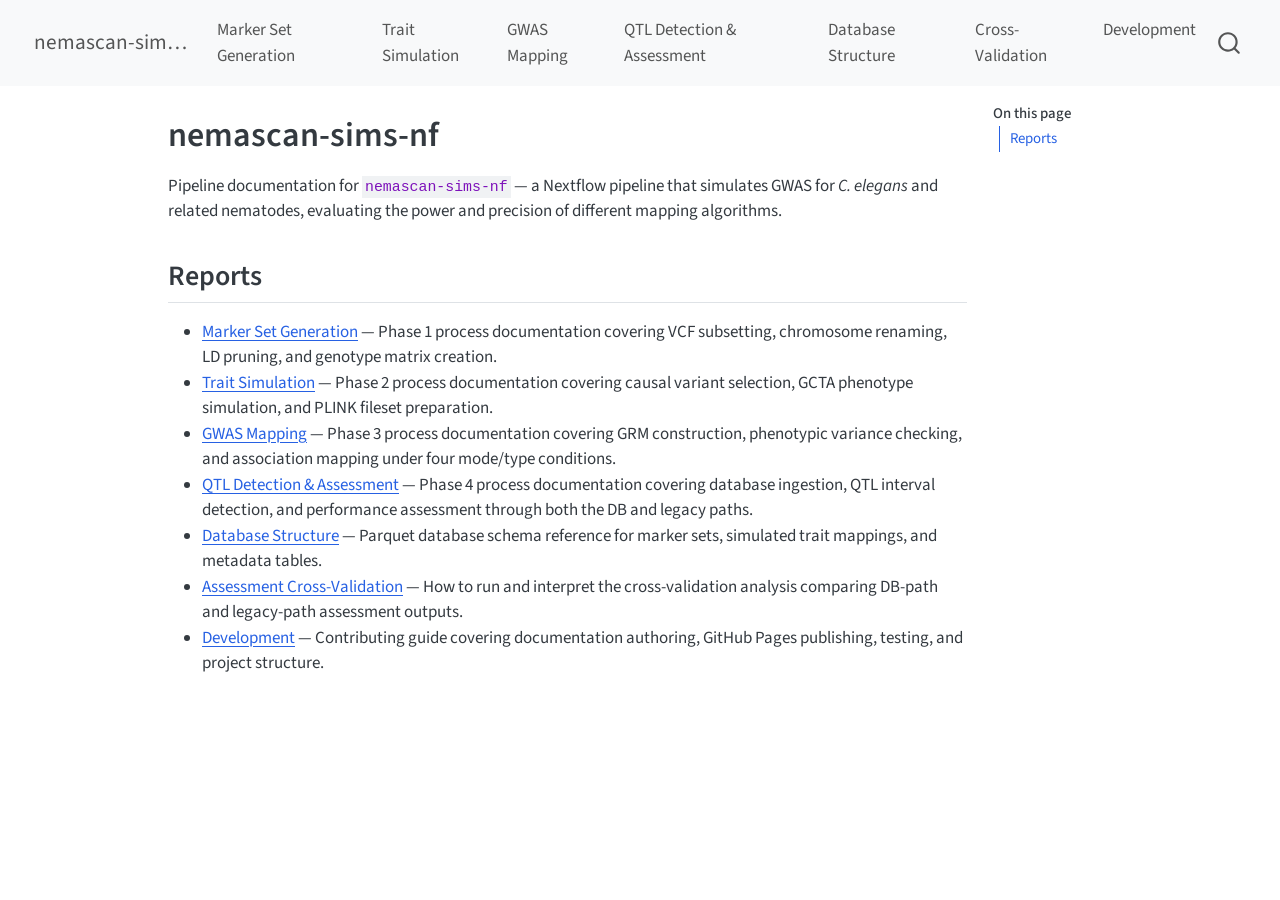
==== index.html @ d89ecafe "Built site for gh-pages" ====
<!DOCTYPE html>
<html xmlns="http://www.w3.org/1999/xhtml" lang="en" xml:lang="en"><head>

<meta charset="utf-8">
<meta name="generator" content="quarto-1.8.23">

<meta name="viewport" content="width=device-width, initial-scale=1.0, user-scalable=yes">


<title>nemascan-sims-nf</title>
<style>
code{white-space: pre-wrap;}
span.smallcaps{font-variant: small-caps;}
div.columns{display: flex; gap: min(4vw, 1.5em);}
div.column{flex: auto; overflow-x: auto;}
div.hanging-indent{margin-left: 1.5em; text-indent: -1.5em;}
ul.task-list{list-style: none;}
ul.task-list li input[type="checkbox"] {
  width: 0.8em;
  margin: 0 0.8em 0.2em -1em; /* quarto-specific, see https://github.com/quarto-dev/quarto-cli/issues/4556 */ 
  vertical-align: middle;
}
</style>


<script src="site_libs/quarto-nav/quarto-nav.js"></script>
<script src="site_libs/quarto-nav/headroom.min.js"></script>
<script src="site_libs/clipboard/clipboard.min.js"></script>
<script src="site_libs/quarto-search/autocomplete.umd.js"></script>
<script src="site_libs/quarto-search/fuse.min.js"></script>
<script src="site_libs/quarto-search/quarto-search.js"></script>
<meta name="quarto:offset" content="./">
<script src="site_libs/quarto-html/quarto.js" type="module"></script>
<script src="site_libs/quarto-html/tabsets/tabsets.js" type="module"></script>
<script src="site_libs/quarto-html/axe/axe-check.js" type="module"></script>
<script src="site_libs/quarto-html/popper.min.js"></script>
<script src="site_libs/quarto-html/tippy.umd.min.js"></script>
<script src="site_libs/quarto-html/anchor.min.js"></script>
<link href="site_libs/quarto-html/tippy.css" rel="stylesheet">
<link href="site_libs/quarto-html/quarto-syntax-highlighting-1fe81d0376b2c50856e68e651e390326.css" rel="stylesheet" id="quarto-text-highlighting-styles">
<script src="site_libs/bootstrap/bootstrap.min.js"></script>
<link href="site_libs/bootstrap/bootstrap-icons.css" rel="stylesheet">
<link href="site_libs/bootstrap/bootstrap-5b4ad623e5705c0698d39aec6f10cf02.min.css" rel="stylesheet" append-hash="true" id="quarto-bootstrap" data-mode="light">
<script id="quarto-search-options" type="application/json">{
  "location": "navbar",
  "copy-button": false,
  "collapse-after": 3,
  "panel-placement": "end",
  "type": "overlay",
  "limit": 50,
  "keyboard-shortcut": [
    "f",
    "/",
    "s"
  ],
  "show-item-context": false,
  "language": {
    "search-no-results-text": "No results",
    "search-matching-documents-text": "matching documents",
    "search-copy-link-title": "Copy link to search",
    "search-hide-matches-text": "Hide additional matches",
    "search-more-match-text": "more match in this document",
    "search-more-matches-text": "more matches in this document",
    "search-clear-button-title": "Clear",
    "search-text-placeholder": "",
    "search-detached-cancel-button-title": "Cancel",
    "search-submit-button-title": "Submit",
    "search-label": "Search"
  }
}</script>


</head>

<body class="nav-fixed quarto-light">

<div id="quarto-search-results"></div>
  <header id="quarto-header" class="headroom fixed-top">
    <nav class="navbar navbar-expand-lg " data-bs-theme="dark">
      <div class="navbar-container container-fluid">
      <div class="navbar-brand-container mx-auto">
    <a href="./index.html" class="navbar-brand navbar-brand-logo">
    </a>
    <a class="navbar-brand" href="./index.html">
    <span class="navbar-title">nemascan-sims-nf</span>
    </a>
  </div>
            <div id="quarto-search" class="" title="Search"></div>
          <button class="navbar-toggler" type="button" data-bs-toggle="collapse" data-bs-target="#navbarCollapse" aria-controls="navbarCollapse" role="menu" aria-expanded="false" aria-label="Toggle navigation" onclick="if (window.quartoToggleHeadroom) { window.quartoToggleHeadroom(); }">
  <span class="navbar-toggler-icon"></span>
</button>
          <div class="collapse navbar-collapse" id="navbarCollapse">
            <ul class="navbar-nav navbar-nav-scroll me-auto">
  <li class="nav-item">
    <a class="nav-link" href="./marker-set-generation.html"> 
<span class="menu-text">Marker Set Generation</span></a>
  </li>  
  <li class="nav-item">
    <a class="nav-link" href="./trait-simulation.html"> 
<span class="menu-text">Trait Simulation</span></a>
  </li>  
  <li class="nav-item">
    <a class="nav-link" href="./gwas-mapping.html"> 
<span class="menu-text">GWAS Mapping</span></a>
  </li>  
  <li class="nav-item">
    <a class="nav-link" href="./qtl-detection-assessment.html"> 
<span class="menu-text">QTL Detection &amp; Assessment</span></a>
  </li>  
  <li class="nav-item">
    <a class="nav-link" href="./database-structure.html"> 
<span class="menu-text">Database Structure</span></a>
  </li>  
  <li class="nav-item">
    <a class="nav-link" href="./cross-validation.html"> 
<span class="menu-text">Cross-Validation</span></a>
  </li>  
  <li class="nav-item">
    <a class="nav-link" href="./development.html"> 
<span class="menu-text">Development</span></a>
  </li>  
</ul>
          </div> <!-- /navcollapse -->
            <div class="quarto-navbar-tools">
</div>
      </div> <!-- /container-fluid -->
    </nav>
</header>
<!-- content -->
<div id="quarto-content" class="quarto-container page-columns page-rows-contents page-layout-article page-navbar">
<!-- sidebar -->
<!-- margin-sidebar -->
    <div id="quarto-margin-sidebar" class="sidebar margin-sidebar">
        <nav id="TOC" role="doc-toc" class="toc-active">
    <h2 id="toc-title">On this page</h2>
   
  <ul>
  <li><a href="#reports" id="toc-reports" class="nav-link active" data-scroll-target="#reports">Reports</a></li>
  </ul>
</nav>
    </div>
<!-- main -->
<main class="content" id="quarto-document-content">

<header id="title-block-header" class="quarto-title-block default">
<div class="quarto-title">
<h1 class="title">nemascan-sims-nf</h1>
</div>



<div class="quarto-title-meta">

    
  
    
  </div>
  


</header>


<p>Pipeline documentation for <code>nemascan-sims-nf</code> — a Nextflow pipeline that simulates GWAS for <em>C. elegans</em> and related nematodes, evaluating the power and precision of different mapping algorithms.</p>
<section id="reports" class="level2">
<h2 class="anchored" data-anchor-id="reports">Reports</h2>
<ul>
<li><a href="./marker-set-generation.html">Marker Set Generation</a> — Phase 1 process documentation covering VCF subsetting, chromosome renaming, LD pruning, and genotype matrix creation.</li>
<li><a href="./trait-simulation.html">Trait Simulation</a> — Phase 2 process documentation covering causal variant selection, GCTA phenotype simulation, and PLINK fileset preparation.</li>
<li><a href="./gwas-mapping.html">GWAS Mapping</a> — Phase 3 process documentation covering GRM construction, phenotypic variance checking, and association mapping under four mode/type conditions.</li>
<li><a href="./qtl-detection-assessment.html">QTL Detection &amp; Assessment</a> — Phase 4 process documentation covering database ingestion, QTL interval detection, and performance assessment through both the DB and legacy paths.</li>
<li><a href="./database-structure.html">Database Structure</a> — Parquet database schema reference for marker sets, simulated trait mappings, and metadata tables.</li>
<li><a href="./cross-validation.html">Assessment Cross-Validation</a> — How to run and interpret the cross-validation analysis comparing DB-path and legacy-path assessment outputs.</li>
<li><a href="./development.html">Development</a> — Contributing guide covering documentation authoring, GitHub Pages publishing, testing, and project structure.</li>
</ul>


</section>

</main> <!-- /main -->
<script id="quarto-html-after-body" type="application/javascript">
  window.document.addEventListener("DOMContentLoaded", function (event) {
    const icon = "";
    const anchorJS = new window.AnchorJS();
    anchorJS.options = {
      placement: 'right',
      icon: icon
    };
    anchorJS.add('.anchored');
    const isCodeAnnotation = (el) => {
      for (const clz of el.classList) {
        if (clz.startsWith('code-annotation-')) {                     
          return true;
        }
      }
      return false;
    }
    const onCopySuccess = function(e) {
      // button target
      const button = e.trigger;
      // don't keep focus
      button.blur();
      // flash "checked"
      button.classList.add('code-copy-button-checked');
      var currentTitle = button.getAttribute("title");
      button.setAttribute("title", "Copied!");
      let tooltip;
      if (window.bootstrap) {
        button.setAttribute("data-bs-toggle", "tooltip");
        button.setAttribute("data-bs-placement", "left");
        button.setAttribute("data-bs-title", "Copied!");
        tooltip = new bootstrap.Tooltip(button, 
          { trigger: "manual", 
            customClass: "code-copy-button-tooltip",
            offset: [0, -8]});
        tooltip.show();    
      }
      setTimeout(function() {
        if (tooltip) {
          tooltip.hide();
          button.removeAttribute("data-bs-title");
          button.removeAttribute("data-bs-toggle");
          button.removeAttribute("data-bs-placement");
        }
        button.setAttribute("title", currentTitle);
        button.classList.remove('code-copy-button-checked');
      }, 1000);
      // clear code selection
      e.clearSelection();
    }
    const getTextToCopy = function(trigger) {
      const outerScaffold = trigger.parentElement.cloneNode(true);
      const codeEl = outerScaffold.querySelector('code');
      for (const childEl of codeEl.children) {
        if (isCodeAnnotation(childEl)) {
          childEl.remove();
        }
      }
      return codeEl.innerText;
    }
    const clipboard = new window.ClipboardJS('.code-copy-button:not([data-in-quarto-modal])', {
      text: getTextToCopy
    });
    clipboard.on('success', onCopySuccess);
    if (window.document.getElementById('quarto-embedded-source-code-modal')) {
      const clipboardModal = new window.ClipboardJS('.code-copy-button[data-in-quarto-modal]', {
        text: getTextToCopy,
        container: window.document.getElementById('quarto-embedded-source-code-modal')
      });
      clipboardModal.on('success', onCopySuccess);
    }
      var localhostRegex = new RegExp(/^(?:http|https):\/\/localhost\:?[0-9]*\//);
      var mailtoRegex = new RegExp(/^mailto:/);
        var filterRegex = new RegExp('/' + window.location.host + '/');
      var isInternal = (href) => {
          return filterRegex.test(href) || localhostRegex.test(href) || mailtoRegex.test(href);
      }
      // Inspect non-navigation links and adorn them if external
     var links = window.document.querySelectorAll('a[href]:not(.nav-link):not(.navbar-brand):not(.toc-action):not(.sidebar-link):not(.sidebar-item-toggle):not(.pagination-link):not(.no-external):not([aria-hidden]):not(.dropdown-item):not(.quarto-navigation-tool):not(.about-link)');
      for (var i=0; i<links.length; i++) {
        const link = links[i];
        if (!isInternal(link.href)) {
          // undo the damage that might have been done by quarto-nav.js in the case of
          // links that we want to consider external
          if (link.dataset.originalHref !== undefined) {
            link.href = link.dataset.originalHref;
          }
        }
      }
    function tippyHover(el, contentFn, onTriggerFn, onUntriggerFn) {
      const config = {
        allowHTML: true,
        maxWidth: 500,
        delay: 100,
        arrow: false,
        appendTo: function(el) {
            return el.parentElement;
        },
        interactive: true,
        interactiveBorder: 10,
        theme: 'quarto',
        placement: 'bottom-start',
      };
      if (contentFn) {
        config.content = contentFn;
      }
      if (onTriggerFn) {
        config.onTrigger = onTriggerFn;
      }
      if (onUntriggerFn) {
        config.onUntrigger = onUntriggerFn;
      }
      window.tippy(el, config); 
    }
    const noterefs = window.document.querySelectorAll('a[role="doc-noteref"]');
    for (var i=0; i<noterefs.length; i++) {
      const ref = noterefs[i];
      tippyHover(ref, function() {
        // use id or data attribute instead here
        let href = ref.getAttribute('data-footnote-href') || ref.getAttribute('href');
        try { href = new URL(href).hash; } catch {}
        const id = href.replace(/^#\/?/, "");
        const note = window.document.getElementById(id);
        if (note) {
          return note.innerHTML;
        } else {
          return "";
        }
      });
    }
    const xrefs = window.document.querySelectorAll('a.quarto-xref');
    const processXRef = (id, note) => {
      // Strip column container classes
      const stripColumnClz = (el) => {
        el.classList.remove("page-full", "page-columns");
        if (el.children) {
          for (const child of el.children) {
            stripColumnClz(child);
          }
        }
      }
      stripColumnClz(note)
      if (id === null || id.startsWith('sec-')) {
        // Special case sections, only their first couple elements
        const container = document.createElement("div");
        if (note.children && note.children.length > 2) {
          container.appendChild(note.children[0].cloneNode(true));
          for (let i = 1; i < note.children.length; i++) {
            const child = note.children[i];
            if (child.tagName === "P" && child.innerText === "") {
              continue;
            } else {
              container.appendChild(child.cloneNode(true));
              break;
            }
          }
          if (window.Quarto?.typesetMath) {
            window.Quarto.typesetMath(container);
          }
          return container.innerHTML
        } else {
          if (window.Quarto?.typesetMath) {
            window.Quarto.typesetMath(note);
          }
          return note.innerHTML;
        }
      } else {
        // Remove any anchor links if they are present
        const anchorLink = note.querySelector('a.anchorjs-link');
        if (anchorLink) {
          anchorLink.remove();
        }
        if (window.Quarto?.typesetMath) {
          window.Quarto.typesetMath(note);
        }
        if (note.classList.contains("callout")) {
          return note.outerHTML;
        } else {
          return note.innerHTML;
        }
      }
    }
    for (var i=0; i<xrefs.length; i++) {
      const xref = xrefs[i];
      tippyHover(xref, undefined, function(instance) {
        instance.disable();
        let url = xref.getAttribute('href');
        let hash = undefined; 
        if (url.startsWith('#')) {
          hash = url;
        } else {
          try { hash = new URL(url).hash; } catch {}
        }
        if (hash) {
          const id = hash.replace(/^#\/?/, "");
          const note = window.document.getElementById(id);
          if (note !== null) {
            try {
              const html = processXRef(id, note.cloneNode(true));
              instance.setContent(html);
            } finally {
              instance.enable();
              instance.show();
            }
          } else {
            // See if we can fetch this
            fetch(url.split('#')[0])
            .then(res => res.text())
            .then(html => {
              const parser = new DOMParser();
              const htmlDoc = parser.parseFromString(html, "text/html");
              const note = htmlDoc.getElementById(id);
              if (note !== null) {
                const html = processXRef(id, note);
                instance.setContent(html);
              } 
            }).finally(() => {
              instance.enable();
              instance.show();
            });
          }
        } else {
          // See if we can fetch a full url (with no hash to target)
          // This is a special case and we should probably do some content thinning / targeting
          fetch(url)
          .then(res => res.text())
          .then(html => {
            const parser = new DOMParser();
            const htmlDoc = parser.parseFromString(html, "text/html");
            const note = htmlDoc.querySelector('main.content');
            if (note !== null) {
              // This should only happen for chapter cross references
              // (since there is no id in the URL)
              // remove the first header
              if (note.children.length > 0 && note.children[0].tagName === "HEADER") {
                note.children[0].remove();
              }
              const html = processXRef(null, note);
              instance.setContent(html);
            } 
          }).finally(() => {
            instance.enable();
            instance.show();
          });
        }
      }, function(instance) {
      });
    }
        let selectedAnnoteEl;
        const selectorForAnnotation = ( cell, annotation) => {
          let cellAttr = 'data-code-cell="' + cell + '"';
          let lineAttr = 'data-code-annotation="' +  annotation + '"';
          const selector = 'span[' + cellAttr + '][' + lineAttr + ']';
          return selector;
        }
        const selectCodeLines = (annoteEl) => {
          const doc = window.document;
          const targetCell = annoteEl.getAttribute("data-target-cell");
          const targetAnnotation = annoteEl.getAttribute("data-target-annotation");
          const annoteSpan = window.document.querySelector(selectorForAnnotation(targetCell, targetAnnotation));
          const lines = annoteSpan.getAttribute("data-code-lines").split(",");
          const lineIds = lines.map((line) => {
            return targetCell + "-" + line;
          })
          let top = null;
          let height = null;
          let parent = null;
          if (lineIds.length > 0) {
              //compute the position of the single el (top and bottom and make a div)
              const el = window.document.getElementById(lineIds[0]);
              top = el.offsetTop;
              height = el.offsetHeight;
              parent = el.parentElement.parentElement;
            if (lineIds.length > 1) {
              const lastEl = window.document.getElementById(lineIds[lineIds.length - 1]);
              const bottom = lastEl.offsetTop + lastEl.offsetHeight;
              height = bottom - top;
            }
            if (top !== null && height !== null && parent !== null) {
              // cook up a div (if necessary) and position it 
              let div = window.document.getElementById("code-annotation-line-highlight");
              if (div === null) {
                div = window.document.createElement("div");
                div.setAttribute("id", "code-annotation-line-highlight");
                div.style.position = 'absolute';
                parent.appendChild(div);
              }
              div.style.top = top - 2 + "px";
              div.style.height = height + 4 + "px";
              div.style.left = 0;
              let gutterDiv = window.document.getElementById("code-annotation-line-highlight-gutter");
              if (gutterDiv === null) {
                gutterDiv = window.document.createElement("div");
                gutterDiv.setAttribute("id", "code-annotation-line-highlight-gutter");
                gutterDiv.style.position = 'absolute';
                const codeCell = window.document.getElementById(targetCell);
                const gutter = codeCell.querySelector('.code-annotation-gutter');
                gutter.appendChild(gutterDiv);
              }
              gutterDiv.style.top = top - 2 + "px";
              gutterDiv.style.height = height + 4 + "px";
            }
            selectedAnnoteEl = annoteEl;
          }
        };
        const unselectCodeLines = () => {
          const elementsIds = ["code-annotation-line-highlight", "code-annotation-line-highlight-gutter"];
          elementsIds.forEach((elId) => {
            const div = window.document.getElementById(elId);
            if (div) {
              div.remove();
            }
          });
          selectedAnnoteEl = undefined;
        };
          // Handle positioning of the toggle
      window.addEventListener(
        "resize",
        throttle(() => {
          elRect = undefined;
          if (selectedAnnoteEl) {
            selectCodeLines(selectedAnnoteEl);
          }
        }, 10)
      );
      function throttle(fn, ms) {
      let throttle = false;
      let timer;
        return (...args) => {
          if(!throttle) { // first call gets through
              fn.apply(this, args);
              throttle = true;
          } else { // all the others get throttled
              if(timer) clearTimeout(timer); // cancel #2
              timer = setTimeout(() => {
                fn.apply(this, args);
                timer = throttle = false;
              }, ms);
          }
        };
      }
        // Attach click handler to the DT
        const annoteDls = window.document.querySelectorAll('dt[data-target-cell]');
        for (const annoteDlNode of annoteDls) {
          annoteDlNode.addEventListener('click', (event) => {
            const clickedEl = event.target;
            if (clickedEl !== selectedAnnoteEl) {
              unselectCodeLines();
              const activeEl = window.document.querySelector('dt[data-target-cell].code-annotation-active');
              if (activeEl) {
                activeEl.classList.remove('code-annotation-active');
              }
              selectCodeLines(clickedEl);
              clickedEl.classList.add('code-annotation-active');
            } else {
              // Unselect the line
              unselectCodeLines();
              clickedEl.classList.remove('code-annotation-active');
            }
          });
        }
    const findCites = (el) => {
      const parentEl = el.parentElement;
      if (parentEl) {
        const cites = parentEl.dataset.cites;
        if (cites) {
          return {
            el,
            cites: cites.split(' ')
          };
        } else {
          return findCites(el.parentElement)
        }
      } else {
        return undefined;
      }
    };
    var bibliorefs = window.document.querySelectorAll('a[role="doc-biblioref"]');
    for (var i=0; i<bibliorefs.length; i++) {
      const ref = bibliorefs[i];
      const citeInfo = findCites(ref);
      if (citeInfo) {
        tippyHover(citeInfo.el, function() {
          var popup = window.document.createElement('div');
          citeInfo.cites.forEach(function(cite) {
            var citeDiv = window.document.createElement('div');
            citeDiv.classList.add('hanging-indent');
            citeDiv.classList.add('csl-entry');
            var biblioDiv = window.document.getElementById('ref-' + cite);
            if (biblioDiv) {
              citeDiv.innerHTML = biblioDiv.innerHTML;
            }
            popup.appendChild(citeDiv);
          });
          return popup.innerHTML;
        });
      }
    }
  });
  </script>
</div> <!-- /content -->




</body></html>
---- site_libs/quarto-html/tippy.css ----
.tippy-box[data-animation=fade][data-state=hidden]{opacity:0}[data-tippy-root]{max-width:calc(100vw - 10px)}.tippy-box{position:relative;background-color:#333;color:#fff;border-radius:4px;font-size:14px;line-height:1.4;white-space:normal;outline:0;transition-property:transform,visibility,opacity}.tippy-box[data-placement^=top]>.tippy-arrow{bottom:0}.tippy-box[data-placement^=top]>.tippy-arrow:before{bottom:-7px;left:0;border-width:8px 8px 0;border-top-color:initial;transform-origin:center top}.tippy-box[data-placement^=bottom]>.tippy-arrow{top:0}.tippy-box[data-placement^=bottom]>.tippy-arrow:before{top:-7px;left:0;border-width:0 8px 8px;border-bottom-color:initial;transform-origin:center bottom}.tippy-box[data-placement^=left]>.tippy-arrow{right:0}.tippy-box[data-placement^=left]>.tippy-arrow:before{border-width:8px 0 8px 8px;border-left-color:initial;right:-7px;transform-origin:center left}.tippy-box[data-placement^=right]>.tippy-arrow{left:0}.tippy-box[data-placement^=right]>.tippy-arrow:before{left:-7px;border-width:8px 8px 8px 0;border-right-color:initial;transform-origin:center right}.tippy-box[data-inertia][data-state=visible]{transition-timing-function:cubic-bezier(.54,1.5,.38,1.11)}.tippy-arrow{width:16px;height:16px;color:#333}.tippy-arrow:before{content:"";position:absolute;border-color:transparent;border-style:solid}.tippy-content{position:relative;padding:5px 9px;z-index:1}
---- site_libs/quarto-html/quarto-syntax-highlighting-1fe81d0376b2c50856e68e651e390326.css ----
/* quarto syntax highlight colors */
:root {
  --quarto-hl-ot-color: #003B4F;
  --quarto-hl-at-color: #657422;
  --quarto-hl-ss-color: #20794D;
  --quarto-hl-an-color: #5E5E5E;
  --quarto-hl-fu-color: #4758AB;
  --quarto-hl-st-color: #20794D;
  --quarto-hl-cf-color: #003B4F;
  --quarto-hl-op-color: #5E5E5E;
  --quarto-hl-er-color: #AD0000;
  --quarto-hl-bn-color: #AD0000;
  --quarto-hl-al-color: #AD0000;
  --quarto-hl-va-color: #111111;
  --quarto-hl-bu-color: inherit;
  --quarto-hl-ex-color: inherit;
  --quarto-hl-pp-color: #AD0000;
  --quarto-hl-in-color: #5E5E5E;
  --quarto-hl-vs-color: #20794D;
  --quarto-hl-wa-color: #5E5E5E;
  --quarto-hl-do-color: #5E5E5E;
  --quarto-hl-im-color: #00769E;
  --quarto-hl-ch-color: #20794D;
  --quarto-hl-dt-color: #AD0000;
  --quarto-hl-fl-color: #AD0000;
  --quarto-hl-co-color: #5E5E5E;
  --quarto-hl-cv-color: #5E5E5E;
  --quarto-hl-cn-color: #8f5902;
  --quarto-hl-sc-color: #5E5E5E;
  --quarto-hl-dv-color: #AD0000;
  --quarto-hl-kw-color: #003B4F;
}

/* other quarto variables */
:root {
  --quarto-font-monospace: SFMono-Regular, Menlo, Monaco, Consolas, "Liberation Mono", "Courier New", monospace;
}

/* syntax highlight based on Pandoc's rules */
pre > code.sourceCode > span {
  color: #003B4F;
}

code.sourceCode > span {
  color: #003B4F;
}

div.sourceCode,
div.sourceCode pre.sourceCode {
  color: #003B4F;
}

/* Normal */
code span {
  color: #003B4F;
}

/* Alert */
code span.al {
  color: #AD0000;
  font-style: inherit;
}

/* Annotation */
code span.an {
  color: #5E5E5E;
  font-style: inherit;
}

/* Attribute */
code span.at {
  color: #657422;
  font-style: inherit;
}

/* BaseN */
code span.bn {
  color: #AD0000;
  font-style: inherit;
}

/* BuiltIn */
code span.bu {
  font-style: inherit;
}

/* ControlFlow */
code span.cf {
  color: #003B4F;
  font-weight: bold;
  font-style: inherit;
}

/* Char */
code span.ch {
  color: #20794D;
  font-style: inherit;
}

/* Constant */
code span.cn {
  color: #8f5902;
  font-style: inherit;
}

/* Comment */
code span.co {
  color: #5E5E5E;
  font-style: inherit;
}

/* CommentVar */
code span.cv {
  color: #5E5E5E;
  font-style: italic;
}

/* Documentation */
code span.do {
  color: #5E5E5E;
  font-style: italic;
}

/* DataType */
code span.dt {
  color: #AD0000;
  font-style: inherit;
}

/* DecVal */
code span.dv {
  color: #AD0000;
  font-style: inherit;
}

/* Error */
code span.er {
  color: #AD0000;
  font-style: inherit;
}

/* Extension */
code span.ex {
  font-style: inherit;
}

/* Float */
code span.fl {
  color: #AD0000;
  font-style: inherit;
}

/* Function */
code span.fu {
  color: #4758AB;
  font-style: inherit;
}

/* Import */
code span.im {
  color: #00769E;
  font-style: inherit;
}

/* Information */
code span.in {
  color: #5E5E5E;
  font-style: inherit;
}

/* Keyword */
code span.kw {
  color: #003B4F;
  font-weight: bold;
  font-style: inherit;
}

/* Operator */
code span.op {
  color: #5E5E5E;
  font-style: inherit;
}

/* Other */
code span.ot {
  color: #003B4F;
  font-style: inherit;
}

/* Preprocessor */
code span.pp {
  color: #AD0000;
  font-style: inherit;
}

/* SpecialChar */
code span.sc {
  color: #5E5E5E;
  font-style: inherit;
}

/* SpecialString */
code span.ss {
  color: #20794D;
  font-style: inherit;
}

/* String */
code span.st {
  color: #20794D;
  font-style: inherit;
}

/* Variable */
code span.va {
  color: #111111;
  font-style: inherit;
}

/* VerbatimString */
code span.vs {
  color: #20794D;
  font-style: inherit;
}

/* Warning */
code span.wa {
  color: #5E5E5E;
  font-style: italic;
}

.prevent-inlining {
  content: "</";
}

/*# sourceMappingURL=0962dd5d778b71b9c38e7b9c80c0f202.css.map */
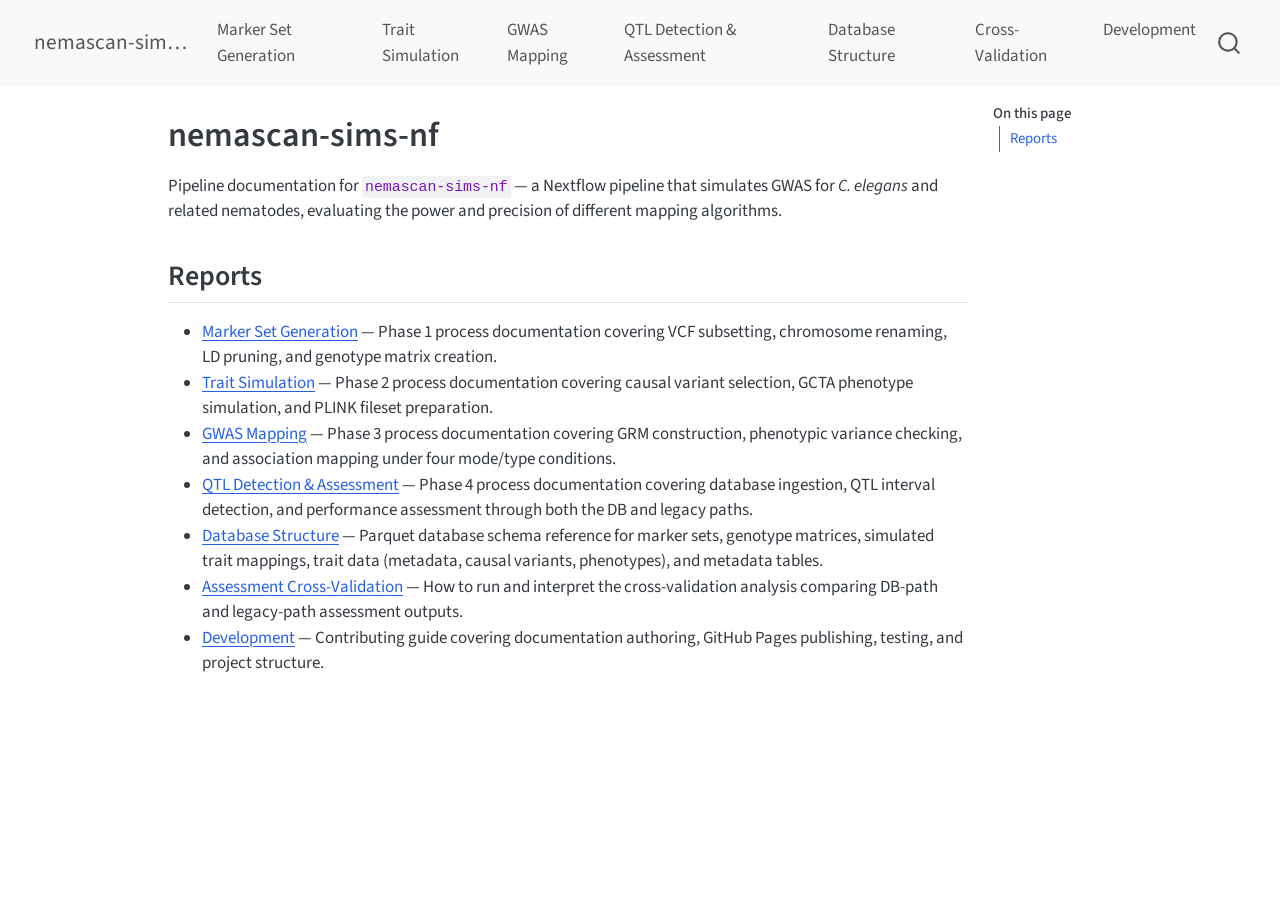
==== commit 1553357f: "Built site for gh-pages" ====
--- a/index.html
+++ b/index.html
@@ -169,7 +169,7 @@
 <li><a href="./trait-simulation.html">Trait Simulation</a> — Phase 2 process documentation covering causal variant selection, GCTA phenotype simulation, and PLINK fileset preparation.</li>
 <li><a href="./gwas-mapping.html">GWAS Mapping</a> — Phase 3 process documentation covering GRM construction, phenotypic variance checking, and association mapping under four mode/type conditions.</li>
 <li><a href="./qtl-detection-assessment.html">QTL Detection &amp; Assessment</a> — Phase 4 process documentation covering database ingestion, QTL interval detection, and performance assessment through both the DB and legacy paths.</li>
-<li><a href="./database-structure.html">Database Structure</a> — Parquet database schema reference for marker sets, simulated trait mappings, and metadata tables.</li>
+<li><a href="./database-structure.html">Database Structure</a> — Parquet database schema reference for marker sets, genotype matrices, simulated trait mappings, trait data (metadata, causal variants, phenotypes), and metadata tables.</li>
 <li><a href="./cross-validation.html">Assessment Cross-Validation</a> — How to run and interpret the cross-validation analysis comparing DB-path and legacy-path assessment outputs.</li>
 <li><a href="./development.html">Development</a> — Contributing guide covering documentation authoring, GitHub Pages publishing, testing, and project structure.</li>
 </ul>
@@ -251,7 +251,7 @@
     }
       var localhostRegex = new RegExp(/^(?:http|https):\/\/localhost\:?[0-9]*\//);
       var mailtoRegex = new RegExp(/^mailto:/);
-        var filterRegex = new RegExp('/' + window.location.host + '/');
+        var filterRegex = new RegExp("https:\/\/AndersenLab\.github\.io\/nemascan-sims-nf\/");
       var isInternal = (href) => {
           return filterRegex.test(href) || localhostRegex.test(href) || mailtoRegex.test(href);
       }
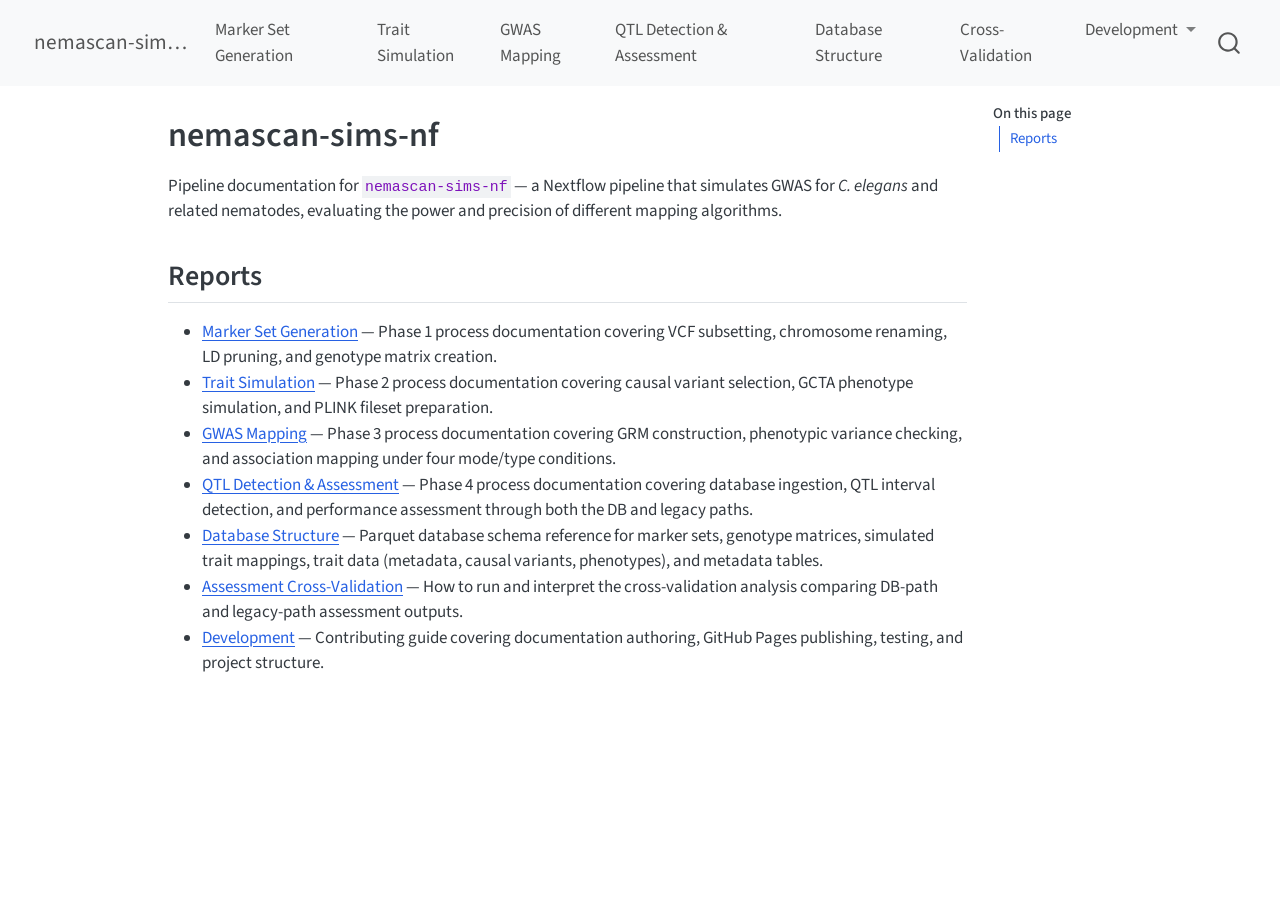
==== commit 5d169d02: "Built site for gh-pages" ====
--- a/index.html
+++ b/index.html
@@ -115,10 +115,21 @@
     <a class="nav-link" href="./cross-validation.html"> 
 <span class="menu-text">Cross-Validation</span></a>
   </li>  
-  <li class="nav-item">
-    <a class="nav-link" href="./development.html"> 
-<span class="menu-text">Development</span></a>
-  </li>  
+  <li class="nav-item dropdown ">
+    <a class="nav-link dropdown-toggle" href="#" id="nav-menu-development" role="link" data-bs-toggle="dropdown" aria-expanded="false">
+ <span class="menu-text">Development</span>
+    </a>
+    <ul class="dropdown-menu" aria-labelledby="nav-menu-development">    
+        <li>
+    <a class="dropdown-item" href="./development.html">
+ <span class="dropdown-text">Development</span></a>
+  </li>  
+        <li>
+    <a class="dropdown-item" href="./changelog.html">
+ <span class="dropdown-text">Changelog</span></a>
+  </li>  
+    </ul>
+  </li>
 </ul>
           </div> <!-- /navcollapse -->
             <div class="quarto-navbar-tools">
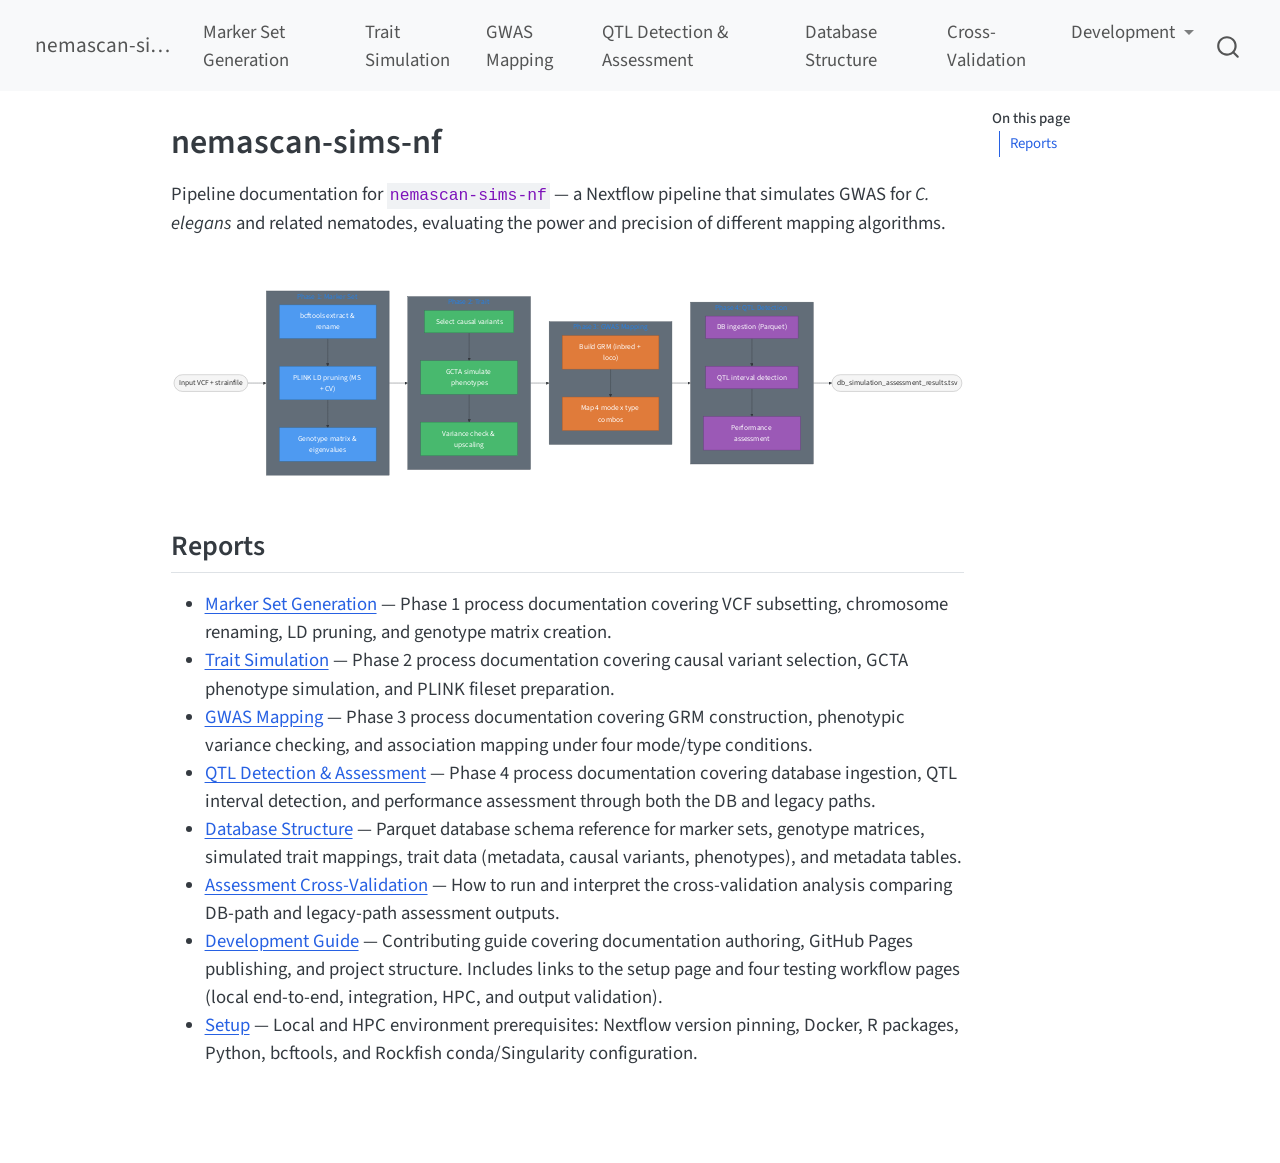
==== commit 36cede11: "Built site for gh-pages" ====
--- a/index.html
+++ b/index.html
@@ -68,8 +68,12 @@
     "search-label": "Search"
   }
 }</script>
-
-
+<script src="site_libs/quarto-diagram/mermaid.min.js"></script>
+<script src="site_libs/quarto-diagram/mermaid-init.js"></script>
+<link href="site_libs/quarto-diagram/mermaid.css" rel="stylesheet">
+
+
+<link rel="stylesheet" href="styles.css">
 </head>
 
 <body class="nav-fixed quarto-light">
@@ -122,8 +126,30 @@
     <ul class="dropdown-menu" aria-labelledby="nav-menu-development">    
         <li>
     <a class="dropdown-item" href="./development.html">
- <span class="dropdown-text">Development</span></a>
-  </li>  
+ <span class="dropdown-text">Development Guide</span></a>
+  </li>  
+        <li>
+    <a class="dropdown-item" href="./setup.html">
+ <span class="dropdown-text">Setup</span></a>
+  </li>  
+        <li><hr class="dropdown-divider"></li>
+        <li>
+    <a class="dropdown-item" href="./testing-local-e2e.html">
+ <span class="dropdown-text">Local End-to-End Testing</span></a>
+  </li>  
+        <li>
+    <a class="dropdown-item" href="./testing-integration.html">
+ <span class="dropdown-text">Local Integration Testing</span></a>
+  </li>  
+        <li>
+    <a class="dropdown-item" href="./testing-hpc.html">
+ <span class="dropdown-text">HPC End-to-End Testing</span></a>
+  </li>  
+        <li>
+    <a class="dropdown-item" href="./testing-output-validation.html">
+ <span class="dropdown-text">Output Validation</span></a>
+  </li>  
+        <li><hr class="dropdown-divider"></li>
         <li>
     <a class="dropdown-item" href="./changelog.html">
  <span class="dropdown-text">Changelog</span></a>
@@ -173,6 +199,57 @@
 
 
 <p>Pipeline documentation for <code>nemascan-sims-nf</code> — a Nextflow pipeline that simulates GWAS for <em>C. elegans</em> and related nematodes, evaluating the power and precision of different mapping algorithms.</p>
+<div class="cell" data-layout-align="default">
+<div class="cell-output-display">
+<div>
+<p></p><figure class="figure"><p></p>
+<div>
+<pre class="mermaid mermaid-js">%%{init: {'themeVariables': {'fontSize': '20px'}}}%%
+flowchart LR
+    classDef phase1 fill:#4e9af1,stroke:#2c6fad,color:#fff
+    classDef phase2 fill:#48b96e,stroke:#2d8150,color:#fff
+    classDef phase3 fill:#e07b3a,stroke:#a3572a,color:#fff
+    classDef phase4 fill:#9b59b6,stroke:#6c3483,color:#fff
+    classDef io fill:#f5f5f5,stroke:#999,color:#333
+
+    VCF(["Input VCF + strainfile"]):::io
+
+    subgraph P1["Phase 1: Marker Set Generation"]
+        A1["bcftools extract &amp; rename"]:::phase1
+        A2["PLINK LD pruning (MS + CV)"]:::phase1
+        A3["Genotype matrix &amp; eigenvalues"]:::phase1
+        A1 --&gt; A2 --&gt; A3
+    end
+
+    subgraph P2["Phase 2: Trait Simulation"]
+        B1["Select causal variants"]:::phase2
+        B2["GCTA simulate phenotypes"]:::phase2
+        B3["Variance check &amp; upscaling"]:::phase2
+        B1 --&gt; B2 --&gt; B3
+    end
+
+    subgraph P3["Phase 3: GWAS Mapping"]
+        C1["Build GRM (inbred + loco)"]:::phase3
+        C2["Map 4 mode x type combos"]:::phase3
+        C1 --&gt; C2
+    end
+
+    subgraph P4["Phase 4: QTL Detection &amp; Assessment"]
+        D1["DB ingestion (Parquet)"]:::phase4
+        D2["QTL interval detection"]:::phase4
+        D3["Performance assessment"]:::phase4
+        D1 --&gt; D2 --&gt; D3
+    end
+
+    OUT(["db_simulation_assessment_results.tsv"]):::io
+
+    VCF --&gt; P1 --&gt; P2 --&gt; P3 --&gt; P4 --&gt; OUT
+</pre>
+</div>
+<p></p></figure><p></p>
+</div>
+</div>
+</div>
 <section id="reports" class="level2">
 <h2 class="anchored" data-anchor-id="reports">Reports</h2>
 <ul>
@@ -182,7 +259,8 @@
 <li><a href="./qtl-detection-assessment.html">QTL Detection &amp; Assessment</a> — Phase 4 process documentation covering database ingestion, QTL interval detection, and performance assessment through both the DB and legacy paths.</li>
 <li><a href="./database-structure.html">Database Structure</a> — Parquet database schema reference for marker sets, genotype matrices, simulated trait mappings, trait data (metadata, causal variants, phenotypes), and metadata tables.</li>
 <li><a href="./cross-validation.html">Assessment Cross-Validation</a> — How to run and interpret the cross-validation analysis comparing DB-path and legacy-path assessment outputs.</li>
-<li><a href="./development.html">Development</a> — Contributing guide covering documentation authoring, GitHub Pages publishing, testing, and project structure.</li>
+<li><a href="./development.html">Development Guide</a> — Contributing guide covering documentation authoring, GitHub Pages publishing, and project structure. Includes links to the setup page and four testing workflow pages (local end-to-end, integration, HPC, and output validation).</li>
+<li><a href="./setup.html">Setup</a> — Local and HPC environment prerequisites: Nextflow version pinning, Docker, R packages, Python, bcftools, and Rockfish conda/Singularity configuration.</li>
 </ul>
 
 
--- a/site_libs/quarto-diagram/mermaid.css
+++ b/site_libs/quarto-diagram/mermaid.css
@@ -0,0 +1,13 @@
+.mermaidTooltip {
+  position: absolute;
+  text-align: center;
+  max-width: 200px;
+  padding: 2px;
+  font-family: "trebuchet ms", verdana, arial;
+  font-size: 12px;
+  background: #ffffde;
+  border: 1px solid #aaaa33;
+  border-radius: 2px;
+  pointer-events: none;
+  z-index: 1000;
+}
--- a/styles.css
+++ b/styles.css
@@ -0,0 +1,18 @@
+/* Increase base reading font size across all pages */
+body {
+    font-size: 1.1rem;
+}
+
+/* Make Mermaid diagrams responsive and full-width */
+.mermaid svg {
+    max-width: 100%;
+    width: 100%;
+    height: auto;
+    display: block;
+    margin: 0 auto;
+}
+
+/* Breathing room around diagrams */
+.cell-output-display {
+    margin: 2rem 0;
+}
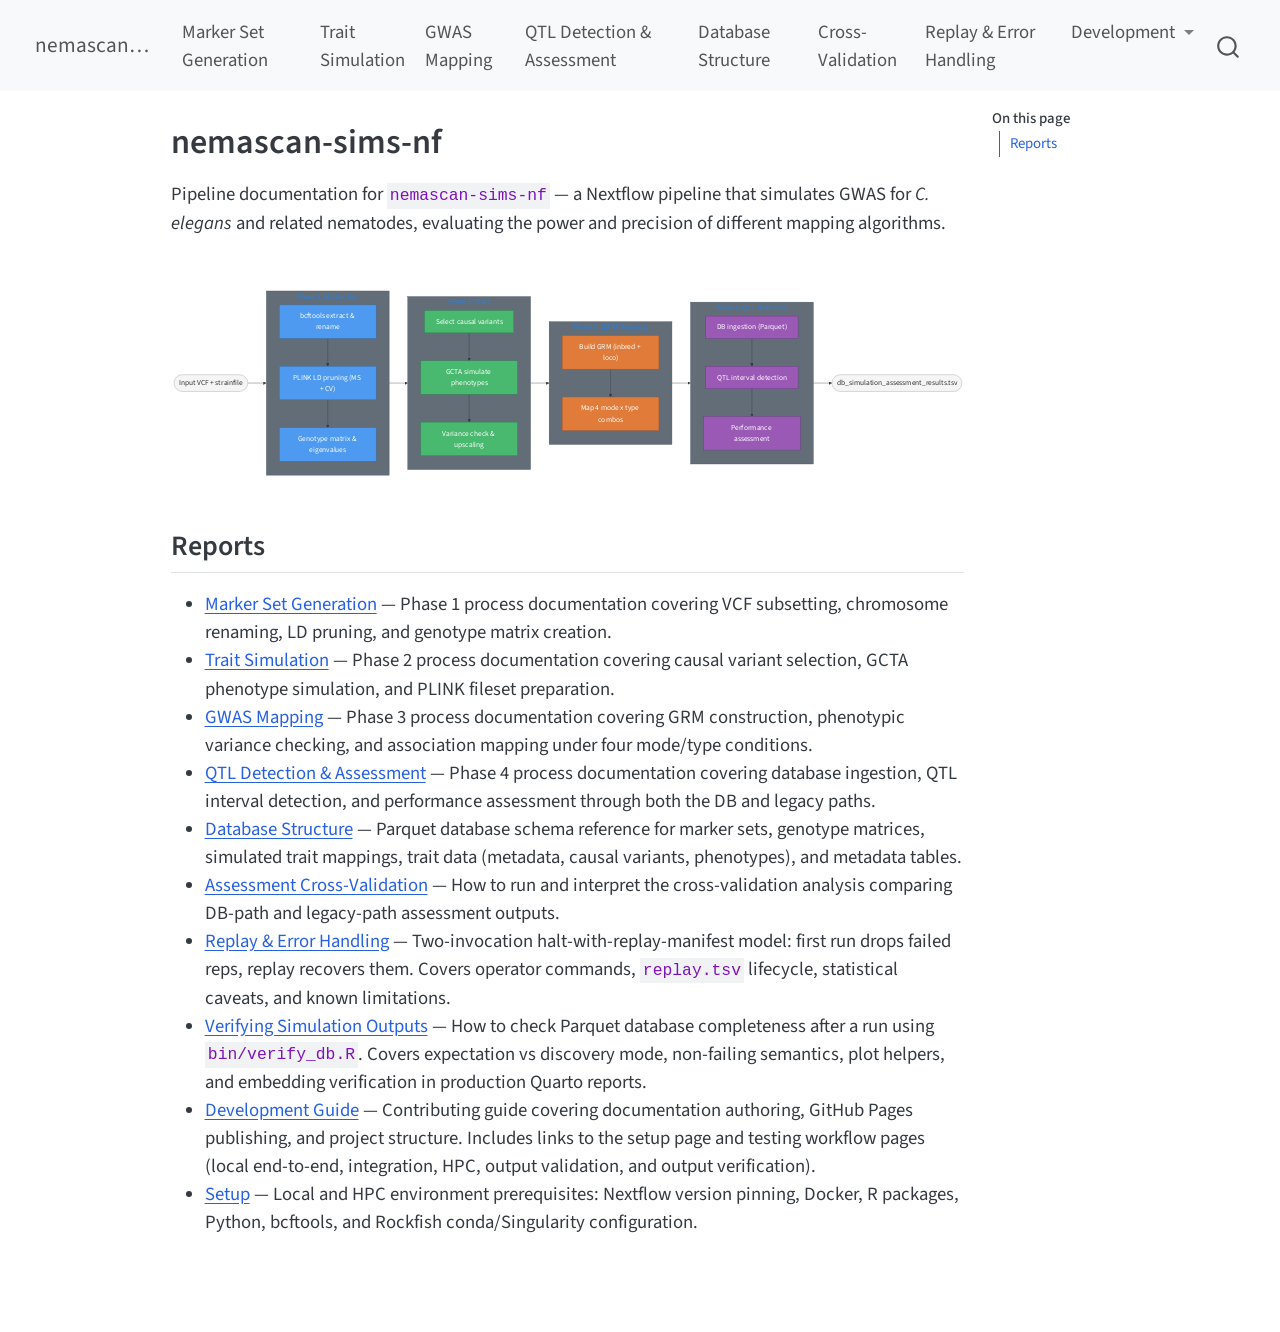
==== commit 96710ba8: "Built site for gh-pages" ====
--- a/index.html
+++ b/index.html
@@ -119,6 +119,10 @@
     <a class="nav-link" href="./cross-validation.html"> 
 <span class="menu-text">Cross-Validation</span></a>
   </li>  
+  <li class="nav-item">
+    <a class="nav-link" href="./error-handling-replay.html"> 
+<span class="menu-text">Replay &amp; Error Handling</span></a>
+  </li>  
   <li class="nav-item dropdown ">
     <a class="nav-link dropdown-toggle" href="#" id="nav-menu-development" role="link" data-bs-toggle="dropdown" aria-expanded="false">
  <span class="menu-text">Development</span>
@@ -148,6 +152,16 @@
         <li>
     <a class="dropdown-item" href="./testing-output-validation.html">
  <span class="dropdown-text">Output Validation</span></a>
+  </li>  
+        <li>
+    <a class="dropdown-item" href="./verifying-outputs.html">
+ <span class="dropdown-text">Verifying Simulation Outputs</span></a>
+  </li>  
+        <li><hr class="dropdown-divider"></li>
+        <li><hr class="dropdown-divider"></li>
+        <li>
+    <a class="dropdown-item" href="./transfer-and-archival.html">
+ <span class="dropdown-text">Transfer &amp; Archival</span></a>
   </li>  
         <li><hr class="dropdown-divider"></li>
         <li>
@@ -259,7 +273,9 @@
 <li><a href="./qtl-detection-assessment.html">QTL Detection &amp; Assessment</a> — Phase 4 process documentation covering database ingestion, QTL interval detection, and performance assessment through both the DB and legacy paths.</li>
 <li><a href="./database-structure.html">Database Structure</a> — Parquet database schema reference for marker sets, genotype matrices, simulated trait mappings, trait data (metadata, causal variants, phenotypes), and metadata tables.</li>
 <li><a href="./cross-validation.html">Assessment Cross-Validation</a> — How to run and interpret the cross-validation analysis comparing DB-path and legacy-path assessment outputs.</li>
-<li><a href="./development.html">Development Guide</a> — Contributing guide covering documentation authoring, GitHub Pages publishing, and project structure. Includes links to the setup page and four testing workflow pages (local end-to-end, integration, HPC, and output validation).</li>
+<li><a href="./error-handling-replay.html">Replay &amp; Error Handling</a> — Two-invocation halt-with-replay-manifest model: first run drops failed reps, replay recovers them. Covers operator commands, <code>replay.tsv</code> lifecycle, statistical caveats, and known limitations.</li>
+<li><a href="./verifying-outputs.html">Verifying Simulation Outputs</a> — How to check Parquet database completeness after a run using <code>bin/verify_db.R</code>. Covers expectation vs discovery mode, non-failing semantics, plot helpers, and embedding verification in production Quarto reports.</li>
+<li><a href="./development.html">Development Guide</a> — Contributing guide covering documentation authoring, GitHub Pages publishing, and project structure. Includes links to the setup page and testing workflow pages (local end-to-end, integration, HPC, output validation, and output verification).</li>
 <li><a href="./setup.html">Setup</a> — Local and HPC environment prerequisites: Nextflow version pinning, Docker, R packages, Python, bcftools, and Rockfish conda/Singularity configuration.</li>
 </ul>
 
